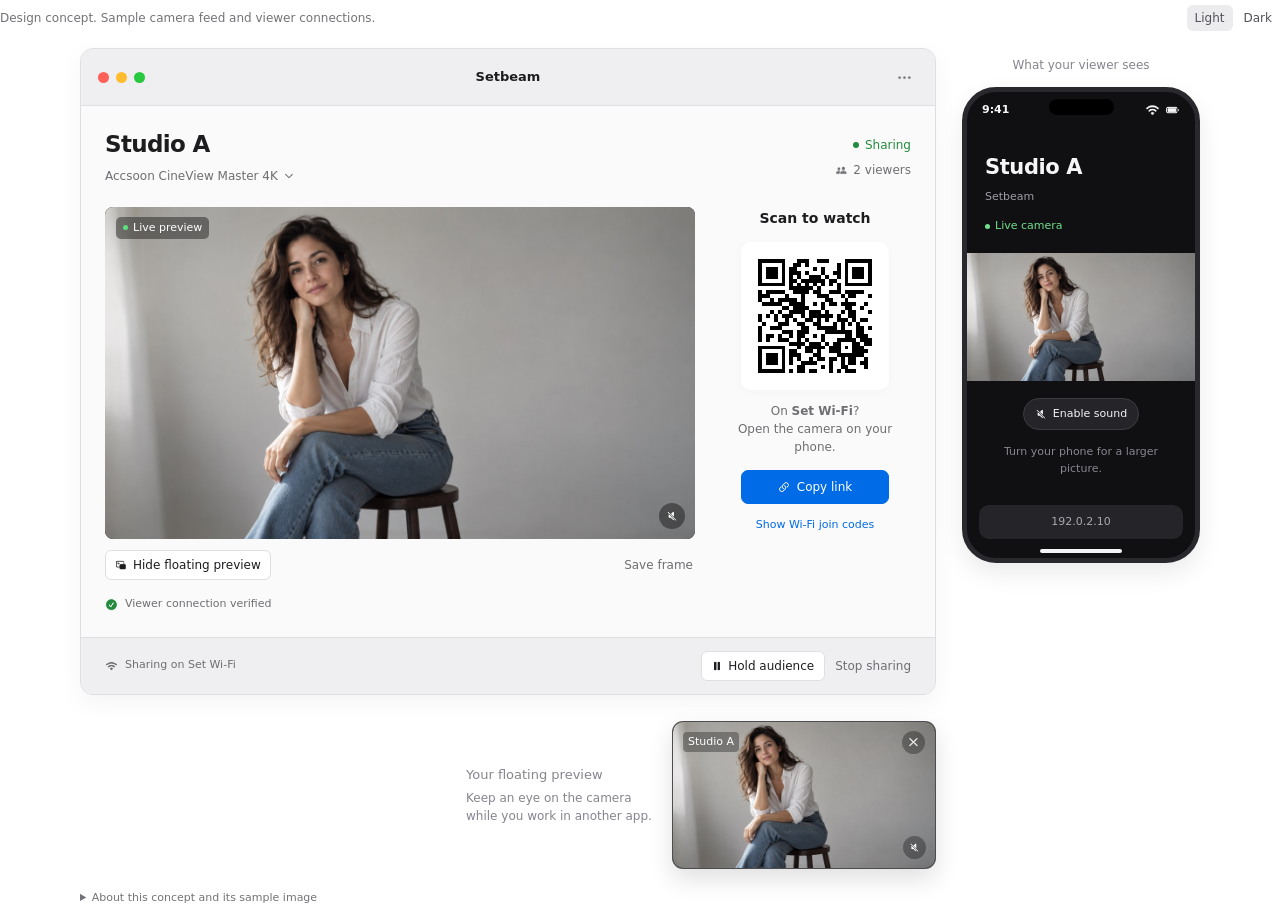
==== design/mockup.html @ 8fac9948 "Document Setbeam scope, execution plan, and hardware evidence gates" ====
<!doctype html>
<html lang="en"><head><meta charset="utf-8"><meta name="viewport" content="width=device-width,initial-scale=1"><title>Setbeam — Mac and viewer concept</title>
<style>
html,body{margin:0;background:transparent}*{box-sizing:border-box}button,select{font:inherit}button{cursor:default}button:focus-visible,select:focus-visible,summary:focus-visible{outline:3px solid #0a84ff;outline-offset:3px}[hidden]{display:none!important}
.context{display:flex;justify-content:space-between;align-items:center;gap:12px;flex-wrap:wrap;color:var(--muted-foreground,#737378);font:12px/1.5 system-ui,sans-serif;margin:5px 0 17px}.appearance{display:flex;gap:3px}.appearance button{border:0;border-radius:6px;padding:4px 8px;color:var(--foreground,#52525a);background:transparent}.appearance button[aria-pressed=true]{background:var(--secondary,#ececef)}
#transmission-concept{--t-bg:light-dark(#fafafa,#242426);--t-toolbar:light-dark(#efeff1,#2d2d30);--t-field:light-dark(#fff,#343437);--t-ink:light-dark(#1d1d1f,#f5f5f7);--t-muted:light-dark(#6e6e73,#b2b2ba);--t-line:light-dark(#dedee3,#424246);--t-blue:light-dark(#006be6,#0a84ff);--t-blue-wash:light-dark(#eaf3ff,#25384e);--t-green:light-dark(#248a3d,#30d158);--t-amber:light-dark(#986000,#ffd166);--t-amber-wash:light-dark(#fff4dc,#473c28);--t-scene:url('[data-uri]');font:13px/1.5 -apple-system,BlinkMacSystemFont,system-ui,sans-serif;color:var(--t-ink);color-scheme:light dark}
.composition{display:grid;grid-template-columns:minmax(0,1fr) 238px;grid-template-areas:'mac phone' 'pip phone';gap:26px;align-items:start;max-width:1120px;margin:auto}
.mac{grid-area:mac;background:var(--t-bg);border:1px solid var(--t-line);border-radius:13px;overflow:hidden;box-shadow:0 8px 24px #0000000c;position:relative}
.toolbar{display:grid;grid-template-columns:76px 1fr 76px;align-items:center;padding:15px 17px;background:var(--t-toolbar);border-bottom:1px solid var(--t-line)}.traffic{display:flex;gap:7px}.traffic i{width:11px;height:11px;border-radius:50%;background:#ff6058}.traffic i:nth-child(2){background:#febc2e}.traffic i:nth-child(3){background:#28c840}.toolbar-title{text-align:center;font-size:13px;font-weight:600}.toolbar .icon-button{justify-self:end}
.icon{display:inline-block;flex:none;width:15px;height:15px;background:currentColor;mask:var(--icon-url) center/contain no-repeat}.icon-button{display:inline-flex;align-items:center;justify-content:center;width:28px;height:26px;padding:5px;border:0;border-radius:6px;background:transparent;color:var(--t-muted)}
.content{padding:24px}.session{display:flex;justify-content:space-between;align-items:center;gap:15px;margin-bottom:22px}.session h1{font-size:23px;font-weight:600;line-height:1.25;letter-spacing:-.65px;margin:0 0 7px}.source{display:inline-flex;align-items:center;gap:6px;font-size:12px;color:var(--t-muted);border:0;background:transparent;padding:0;text-align:left}.source .icon{width:10px;height:10px}.session-meta{display:flex;flex-direction:column;align-items:flex-end;gap:7px}.live-status{display:inline-flex;gap:6px;align-items:center;color:var(--t-green);font-size:12px;font-weight:500}.dot{height:6px;width:6px;border-radius:50%;background:currentColor}.viewers{display:inline-flex;gap:5px;align-items:center;font-size:12px;color:var(--t-muted);border:0;background:transparent;padding:0;white-space:nowrap}.viewers .icon{width:13px;height:13px}
.main-grid{display:grid;grid-template-columns:minmax(0,1fr) 192px;gap:24px;align-items:start}.preview-frame{position:relative;aspect-ratio:16/9;overflow:hidden;border-radius:8px;background:#242426}.scene{background-image:var(--t-scene);background-size:cover;background-position:43% 45%;position:absolute;inset:0}.preview-badge{position:absolute;left:11px;top:10px;padding:3px 7px;border-radius:5px;background:#00000065;color:#fff;font-size:11px;display:flex;align-items:center;gap:5px;backdrop-filter:blur(8px)}.preview-badge .dot{background:#5bdf7b;width:5px;height:5px}.frame-mute{position:absolute;right:10px;bottom:10px;background:#00000065;color:#fff;width:26px;height:26px;border:0;border-radius:50%;display:grid;place-items:center;backdrop-filter:blur(8px)}.frame-mute .icon{width:12px;height:12px}.offline-overlay{position:absolute;inset:0;display:grid;place-items:center;text-align:center;color:#fff;background:#00000090;padding:20px;font-size:13px}.offline-overlay strong{font-weight:500;display:block;margin-bottom:5px}.offline-overlay span{font-size:12px;color:#d5d5d8}
.preview-actions{display:flex;align-items:center;justify-content:space-between;gap:8px;margin-top:11px}.small-button{display:inline-flex;align-items:center;gap:6px;background:var(--t-field);border:1px solid var(--t-line);border-radius:6px;color:var(--t-ink);font-size:12px;padding:5px 9px;white-space:nowrap}.small-button .icon{width:12px;height:12px}.preview-actions .quiet{padding:5px 2px;font-size:12px}.quiet{background:transparent;border:0;color:var(--t-muted)}
.connection{margin-top:16px;display:flex;align-items:center;gap:7px;color:var(--t-muted);font-size:11px}.connection .icon{width:13px;height:13px;color:var(--t-green)}.connection button{font-size:11px;color:var(--t-muted);text-decoration:none;padding:0;border:0;background:none;text-align:left}
.share-panel{text-align:center;padding-top:1px}.share-panel h2{font-size:14px;font-weight:600;margin:0 0 13px}.qr{display:block;width:148px;height:148px;margin:0 auto;padding:13px;background:#fff;border-radius:10px;image-rendering:pixelated;box-shadow:0 2px 10px #00000007}.share-panel p{font-size:12px;color:var(--t-muted);margin:12px 0 14px;line-height:1.5}.primary{display:inline-flex;align-items:center;justify-content:center;gap:7px;background:var(--t-blue);border:1px solid var(--t-blue);color:#fff;padding:7px 16px;border-radius:7px;font-size:12px;font-weight:500;min-height:32px}.share-panel .primary{width:148px}.primary .icon{width:12px;height:12px}.join-link{display:block;margin:9px auto 0;color:var(--t-blue);border:0;background:transparent;font-size:11px;padding:4px}
.bottom-bar{border-top:1px solid var(--t-line);padding:13px 24px;display:flex;align-items:center;justify-content:space-between;gap:14px;background:var(--t-toolbar)}.network{display:flex;align-items:center;gap:7px;color:var(--t-muted);font-size:11px;min-width:0}.network .icon{width:13px;height:13px}.audience-controls{display:flex;gap:10px;align-items:center}.hold-button{display:inline-flex;align-items:center;gap:6px;background:var(--t-field);color:var(--t-ink);border:1px solid var(--t-line);padding:5px 10px;border-radius:6px;font-size:12px;white-space:nowrap}.hold-button .icon{width:10px;height:10px}.stop{font-size:12px;white-space:nowrap;padding:5px 0}.hold-note{margin-top:11px;padding:9px 11px;border-radius:7px;color:var(--t-amber);background:var(--t-amber-wash);font-size:12px}.is-hold .live-status{color:var(--t-amber)}.is-hold .hold-button{color:var(--t-blue)}.is-offline .live-status{color:var(--t-amber)}.is-offline .connection .icon{color:var(--t-amber)}
.pip-area{grid-area:pip;display:flex;justify-content:flex-end;align-items:center;gap:16px}.pip-description{color:var(--t-muted);font-size:12px;max-width:190px}.pip-description strong{display:block;font-size:13px;font-weight:500;color:var(--t-ink);margin-bottom:5px}.pip{position:relative;width:264px;aspect-ratio:16/9;flex:none;border:1px solid #ffffff30;border-radius:11px;overflow:hidden;background:#242426;box-shadow:0 10px 25px #00000020}.pip .scene{background-position:43% 45%}.pip-top{position:absolute;left:10px;right:10px;top:9px;display:flex;justify-content:space-between;align-items:center;color:#fff}.pip-name{font-size:11px;background:#00000050;border-radius:4px;padding:2px 5px;backdrop-filter:blur(8px)}.pip-controls{display:flex;gap:4px}.pip button{border:0;background:#00000050;color:#fff;border-radius:50%;height:23px;width:23px;padding:5px;display:grid;place-items:center}.pip button .icon{height:11px;width:11px}.pip-bottom{position:absolute;right:9px;bottom:9px}.pip-offline{position:absolute;inset:0;display:grid;place-items:center;color:#fff;background:#00000080;font-size:13px}
.phone-area{grid-area:phone;display:flex;flex-direction:column;align-items:center;gap:13px;padding-top:8px}.device-label{font-size:12px;color:var(--t-muted);margin:0}.phone{width:238px;height:476px;border:5px solid #29292d;border-radius:34px;background:#101012;color:#f5f5f7;overflow:hidden;position:relative;box-shadow:0 10px 25px #00000015;font:12px/1.5 -apple-system,system-ui,sans-serif}.phone-status{height:36px;display:flex;justify-content:space-between;align-items:center;padding:0 15px;font-size:11px;font-weight:600}.phone-status .notch{position:absolute;left:82px;top:7px;width:65px;height:16px;border-radius:12px;background:#000}.phone-status .system{display:flex;align-items:center;gap:5px}.phone-status .icon{height:12px;width:15px}.phone-header{padding:24px 18px 18px}.phone-header h2{margin:0 0 5px;font-weight:600;letter-spacing:-.4px;font-size:21px}.phone-header p{margin:0;font-size:11px;color:#9e9ea6}.phone-live{display:inline-flex;align-items:center;gap:5px;margin-top:13px;font-size:11px;color:#6fe08c}.phone-live .dot{width:5px;height:5px}.phone-video{position:relative;aspect-ratio:16/9;width:100%;background:#202023}.phone .scene{background-position:43% 45%}.audience-slate{position:absolute;inset:0;background:#242426;color:#f5f5f7;display:flex;flex-direction:column;align-items:center;justify-content:center;text-align:center;padding:16px}.audience-slate .icon{width:20px;height:20px;margin-bottom:10px;color:#c8c8d0}.audience-slate strong{font-size:15px;font-weight:500}.audience-slate span{font-size:11px;color:#a8a8b0;margin-top:4px;max-width:180px}.phone-actions{padding:17px 18px;text-align:center}.sound-button{border:1px solid #3b3b42;border-radius:20px;background:#252529;color:#f5f5f7;font-size:11px;padding:7px 11px;display:inline-flex;align-items:center;gap:6px}.sound-button .icon{width:12px;height:12px}.phone-tip{font-size:11px;color:#868690;margin:14px 0 0}.safari-bar{position:absolute;left:12px;right:12px;bottom:19px;background:#252529;border-radius:10px;text-align:center;font-size:11px;padding:9px;color:#a8a8b0}.home-indicator{position:absolute;bottom:5px;width:82px;height:4px;background:#f5f5f7;border-radius:5px;left:73px}.phone-held .phone-live{color:#ffd166}
.sheet-backdrop{position:absolute;inset:0;z-index:5;background:#00000028;display:grid;place-items:center;padding:20px;backdrop-filter:blur(7px)}.sheet{position:relative;background:var(--t-bg);border:1px solid var(--t-line);border-radius:13px;padding:25px;width:min(100%,440px);box-shadow:0 18px 50px #00000025}.sheet h2{font-size:19px;font-weight:600;letter-spacing:-.35px;margin:0 0 6px}.sheet p{font-size:12px;color:var(--t-muted);margin:0 0 18px}.sheet-close{position:absolute;right:12px;top:12px}.sheet-close .icon{width:12px;height:12px}.join-codes{display:grid;grid-template-columns:1fr 1fr;gap:18px;margin:22px 0}.join-codes .qr{width:138px;height:138px}.join-codes h3{font-weight:500;font-size:13px;margin:0 0 11px}.join-codes p{margin:10px 0 0;text-align:center;font-size:11px}.sheet .done{display:flex;justify-content:flex-end}.check-list{display:grid;gap:13px;margin:23px 0}.check-row{display:flex;gap:9px;align-items:flex-start;font-size:13px}.check-row .icon{color:var(--t-green);margin-top:2px}.check-row small{display:block;color:var(--t-muted);font-size:11px;margin-top:2px}.source-options{display:grid;gap:8px;margin:20px 0}.source-options button{background:var(--t-field);border:1px solid var(--t-line);border-radius:7px;text-align:left;color:var(--t-ink);padding:10px 12px;font-size:12px}.source-options button[aria-pressed=true]{border-color:var(--t-blue);background:var(--t-blue-wash)}
.toast{position:absolute;left:50%;transform:translateX(-50%);bottom:65px;background:var(--t-ink);color:var(--t-bg);border-radius:8px;font-size:12px;padding:9px 15px;z-index:8;box-shadow:0 4px 15px #00000015;white-space:nowrap}.asset-notes{font:11px/1.6 system-ui,sans-serif;color:var(--muted-foreground,#737378);margin:20px auto 0;max-width:1120px}.asset-notes summary{width:fit-content}.asset-notes pre{white-space:pre-wrap;max-width:80ch;font:inherit}
@media(max-width:980px){.composition{grid-template-columns:minmax(0,1fr) 238px;grid-template-areas:'mac mac' 'pip phone';gap:24px}.pip-area{align-items:flex-start;flex-direction:column;justify-content:flex-start}.phone-area{padding-top:0}.pip-description{max-width:260px}.phone{height:476px}.main-grid{grid-template-columns:minmax(0,1fr) 192px}}
@media(max-width:590px){.composition{grid-template-columns:1fr;grid-template-areas:'mac' 'pip' 'phone';gap:25px}.content{padding:20px 16px}.main-grid{grid-template-columns:1fr;gap:22px}.share-panel{border-top:1px solid var(--t-line);padding-top:21px}.share-panel h2{margin-bottom:13px}.session{align-items:flex-start;gap:10px;margin-bottom:19px}.session h1{font-size:22px}.source{max-width:210px;font-size:11px;line-height:1.5}.source span{min-width:0}.session-meta{padding-top:3px}.preview-frame{aspect-ratio:16/9}.bottom-bar{padding:13px 16px;flex-wrap:wrap;gap:12px}.audience-controls{margin-left:auto}.toolbar{padding:15px 13px;grid-template-columns:60px 1fr 60px}.toolbar-title{font-size:12px}.pip-area{align-items:center;text-align:center}.pip-description{max-width:280px}.phone-area{margin:auto}.phone{height:476px}.sheet-backdrop{padding:12px}.sheet{padding:20px 16px}.join-codes{gap:10px}.join-codes .qr{width:118px;height:118px}.primary{min-height:40px}.small-button{min-height:35px}.hold-button{min-height:35px}.stop{min-height:35px}.context{margin-bottom:14px}.sheet h2{font-size:18px}}
@media(prefers-reduced-motion:no-preference){button{transition:background-color .14s,color .14s,border-color .14s}.audience-slate{transition:opacity .15s}}

.pip-description,.device-label{color:var(--muted-foreground,#85858e)}.pip-description strong{color:var(--foreground,#85858e)}
.hold-note{position:absolute;left:10px;bottom:10px;max-width:calc(100% - 56px);margin:0;padding:5px 8px;font-size:11px;line-height:1.45;z-index:1}
</style></head><body>
<div class="context"><span>Design concept. Sample camera feed and viewer connections.</span><div class="appearance" role="group" aria-label="Mockup appearance"><button type="button" data-appearance="light" aria-pressed="true">Light</button><button type="button" data-appearance="dark" aria-pressed="false">Dark</button></div></div>
<main id="transmission-concept" aria-label="Setbeam app concept"><div class="composition">
<section class="mac" aria-label="Mac app window">
 <header class="toolbar"><div class="traffic" aria-hidden="true"><i></i><i></i><i></i></div><div class="toolbar-title">Setbeam</div><button class="icon-button" type="button" data-open="source-sheet" aria-label="Camera and connection settings"><i class="icon" data-icon="ellipsis" aria-hidden="true"></i></button></header>
 <div class="content">
  <div class="session"><div><h1>Studio A</h1><button class="source" type="button" data-open="source-sheet"><span id="source-name">Accsoon CineView Master 4K</span><i class="icon" data-icon="chevron.down" aria-hidden="true"></i></button></div><div class="session-meta"><span class="live-status"><span class="dot" aria-hidden="true"></span><span id="sharing-state" aria-live="polite">Sharing</span></span><button class="viewers" type="button" data-open="check-sheet"><i class="icon" data-icon="person.2.fill" aria-hidden="true"></i><span id="viewer-count">2 viewers</span></button></div></div>
  <div class="main-grid">
   <div><div class="preview-frame"><div class="scene" role="img" aria-label="Generated sample studio portrait used as the local camera picture"></div><div class="preview-badge"><span class="dot" aria-hidden="true"></span><span id="preview-label">Live preview</span></div><div class="hold-note" id="hold-note" hidden>Audience on hold. Your preview stays live.</div><button class="frame-mute" id="preview-mute" type="button" aria-label="Unmute local preview" aria-pressed="true"><i class="icon" data-icon="speaker.slash.fill" aria-hidden="true"></i></button><div class="offline-overlay" id="offline-overlay" hidden><div><strong>Reconnecting to your camera</strong><span>Last picture shown</span></div></div></div>
   <div class="preview-actions"><button class="small-button" id="pip-toggle" type="button" aria-pressed="true"><i class="icon" data-icon="pip.enter" aria-hidden="true"></i><span>Hide floating preview</span></button><button class="quiet" id="save-frame" type="button">Save frame</button></div>
   <div class="connection"><i class="icon" data-icon="checkmark.circle.fill" aria-hidden="true"></i><button type="button" data-open="check-sheet" id="connection-label">Viewer connection verified</button></div>
   </div>
   <div class="share-panel"><h2>Scan to watch</h2><img class="qr" src="[data-uri]" alt="Example QR code for Studio A at a documentation-only address"><p>On <strong>Set Wi-Fi</strong>?<br>Open the camera on your phone.</p><button class="primary" id="copy-link" type="button"><i class="icon" data-icon="link" aria-hidden="true"></i><span>Copy link</span></button><button class="join-link" type="button" data-open="join-sheet">Show Wi-Fi join codes</button></div>
  </div>
 </div>
 <footer class="bottom-bar"><div class="network"><i class="icon" data-icon="wifi" aria-hidden="true"></i><span>Sharing on Set Wi-Fi</span></div><div class="audience-controls"><button class="hold-button" id="hold" type="button" aria-pressed="false"><i class="icon" data-icon="pause.fill" aria-hidden="true"></i><span>Hold audience</span></button><button class="quiet stop" id="stop" type="button">Stop sharing</button></div></footer>
 <div class="sheet-backdrop" id="join-sheet" hidden><section class="sheet" role="dialog" aria-modal="true" aria-labelledby="join-title"><button class="icon-button sheet-close" type="button" data-close aria-label="Close join codes"><i class="icon" data-icon="xmark" aria-hidden="true"></i></button><h2 id="join-title">Join the camera feed</h2><p>Two quick steps for a new viewer.</p><div class="join-codes"><div><h3>1. Join Wi-Fi</h3><img class="qr" src="[data-uri]" alt="Example Wi-Fi QR code for Set Wi-Fi"><p>Set Wi-Fi</p></div><div><h3>2. Watch Studio A</h3><img class="qr" src="[data-uri]" alt="Example viewing link QR code"><p>No app needed</p></div></div><div class="done"><button class="primary" type="button" data-close>Done</button></div></section></div>
 <div class="sheet-backdrop" id="check-sheet" hidden><section class="sheet" role="dialog" aria-modal="true" aria-labelledby="check-title"><button class="icon-button sheet-close" type="button" data-close aria-label="Close viewer status"><i class="icon" data-icon="xmark" aria-hidden="true"></i></button><h2 id="check-title">Viewers are connected</h2><p id="check-description">The feed is reaching your viewers.</p><div class="check-list"><div class="check-row"><i class="icon" data-icon="checkmark.circle.fill" aria-hidden="true"></i><div>Camera received<small>Picture and audio available on this Mac</small></div></div><div class="check-row"><i class="icon" data-icon="checkmark.circle.fill" aria-hidden="true"></i><div>iPhone<small>Video playback confirmed</small></div></div><div class="check-row"><i class="icon" data-icon="checkmark.circle.fill" aria-hidden="true"></i><div>iPad<small>Video playback confirmed</small></div></div></div><button class="small-button" id="simulate-loss" type="button"><i class="icon" data-icon="wifi.slash" aria-hidden="true"></i>Preview a lost connection</button><div class="done"><button class="primary" type="button" data-close>Done</button></div></section></div>
 <div class="sheet-backdrop" id="source-sheet" hidden><section class="sheet" role="dialog" aria-modal="true" aria-labelledby="source-title"><button class="icon-button sheet-close" type="button" data-close aria-label="Close camera selection"><i class="icon" data-icon="xmark" aria-hidden="true"></i></button><h2 id="source-title">Your camera systems</h2><p>Proposed profiles for your hardware. Connection methods still need testing.</p><div class="source-options"><button type="button" data-source="Accsoon CineView Master 4K" aria-pressed="true">Accsoon CineView Master 4K</button><button type="button" data-source="Hollyland Mars 300 Pro" aria-pressed="false">Hollyland Mars 300 Pro</button><button type="button" data-source="Hollyland Mars 300" aria-pressed="false">Hollyland Mars 300</button></div><div class="done"><button class="primary" type="button" data-close>Done</button></div></section></div>
 <div class="toast" id="toast" hidden role="status"></div>
</section>
<section class="pip-area" aria-label="Floating local camera monitor"><div class="pip-description"><strong>Your floating preview</strong>Keep an eye on the camera while you work in another app.</div><div class="pip" id="pip"><div class="scene" role="img" aria-label="The same sample camera picture in a floating preview"></div><div class="pip-top"><span class="pip-name">Studio A</span><div class="pip-controls"><button type="button" id="pip-close" aria-label="Close floating preview"><i class="icon" data-icon="xmark" aria-hidden="true"></i></button></div></div><div class="pip-bottom"><button type="button" id="pip-mute" aria-label="Unmute local preview"><i class="icon" data-icon="speaker.slash.fill" aria-hidden="true"></i></button></div><div class="pip-offline" id="pip-offline" hidden>Camera reconnecting</div></div></section>
<section class="phone-area" aria-label="Phone browser viewer"><p class="device-label">What your viewer sees</p><div class="phone" id="phone"><div class="phone-status"><span>9:41</span><span class="notch" aria-hidden="true"></span><span class="system"><i class="icon" data-icon="wifi" aria-hidden="true"></i><i class="icon" data-icon="battery.100" aria-hidden="true"></i></span></div><header class="phone-header"><h2>Studio A</h2><p>Setbeam</p><span class="phone-live"><span class="dot" aria-hidden="true"></span><span id="phone-status">Live camera</span></span></header><div class="phone-video"><div class="scene" role="img" aria-label="The shared sample camera picture on a phone"></div><div class="audience-slate" id="audience-slate" hidden><i class="icon" data-icon="pause.fill" aria-hidden="true"></i><strong id="slate-title">Camera paused</strong><span id="slate-copy">The camera operator will resume shortly.</span></div></div><div class="phone-actions"><button class="sound-button" id="phone-sound" type="button" aria-pressed="false"><i class="icon" data-icon="speaker.slash.fill" aria-hidden="true"></i><span>Enable sound</span></button><p class="phone-tip">Turn your phone for a larger picture.</p></div><div class="safari-bar">192.0.2.10</div><div class="home-indicator" aria-hidden="true"></div></div></section>
</div></main>
<details class="asset-notes"><summary>About this concept and its sample image</summary><p>This is an interactive design mockup, not a working camera application. The portrait is fictional and was generated with the built-in image tool. QR codes use example data. Camera compatibility has not been hardware-tested.</p><p>Final sample-image prompt:</p><pre>Use case: photorealistic-natural. Asset type: sample camera frame inside a polished professional Mac app mockup, not the interface itself. Create one photorealistic wide 16:9 editorial studio portrait photograph. A fictional adult woman in her early thirties wearing a crisp white shirt, seated naturally on a simple dark wooden stool, three-quarter body framing, photographed on a quiet pale gray seamless studio backdrop. Soft large-window light from camera left, subtle warm skin tones, honest photographic skin detail, gentle shadow falloff, premium restrained commercial portrait photography. Subject a little left of center with natural negative space to the right, cinematic but realistic, 50mm photographic lens feel. No text, no logos, no watermark, no interface, no borders, no camera equipment visible. This is fictional demonstration footage, not a real person or a reference identity.</pre></details>
<script>
(()=>{
 const root=document.getElementById('transmission-concept'),get=id=>root.querySelector('#'+id),all=selector=>Array.from(root.querySelectorAll(selector));
 const icons={"wifi": "[data-uri]", "chevron.down": "[data-uri]", "person.2.fill": "[data-uri]", "link": "[data-uri]", "pip.enter": "[data-uri]", "checkmark.circle.fill": "[data-uri]", "square.and.arrow.up": "[data-uri]", "iphone": "[data-uri]", "speaker.wave.2.fill": "[data-uri]", "ellipsis": "[data-uri]", "arrow.up.left.and.arrow.down.right": "[data-uri]", "arrow.clockwise": "[data-uri]", "speaker.slash.fill": "[data-uri]", "xmark": "[data-uri]", "play.fill": "[data-uri]", "wifi.slash": "[data-uri]", "battery.100": "[data-uri]", "arrow.down.to.line": "[data-uri]", "pause.fill": "[data-uri]"};
 function applyIcons(scope=root){scope.querySelectorAll('[data-icon]').forEach(icon=>icon.style.setProperty('--icon-url',`url("${icons[icon.dataset.icon]}")`))}
 applyIcons();
 const state={sharing:true,hold:false,offline:false,previewMuted:true,phoneMuted:true,pip:true};let toastTimer,lastFocus;
 function toast(message){get('toast').textContent=message;get('toast').hidden=false;clearTimeout(toastTimer);toastTimer=setTimeout(()=>get('toast').hidden=true,2400)}
 function setAppearance(value){root.style.colorScheme=value;document.querySelectorAll('[data-appearance]').forEach(button=>button.setAttribute('aria-pressed',String(button.dataset.appearance===value)))}
 document.querySelectorAll('[data-appearance]').forEach(button=>button.addEventListener('click',()=>setAppearance(button.dataset.appearance)));setAppearance('light');
 function render(){
  root.classList.toggle('is-hold',state.hold);root.classList.toggle('is-offline',state.offline);get('phone').classList.toggle('phone-held',state.hold||state.offline||!state.sharing);
  get('sharing-state').textContent=!state.sharing?'Preview only':state.offline?'Reconnecting':state.hold?'On hold':'Sharing';get('viewer-count').textContent=state.sharing?'2 viewers':'No viewers';
  get('hold').hidden=!state.sharing;get('hold').setAttribute('aria-pressed',String(state.hold));get('hold').querySelector('span').textContent=state.hold?'Resume sharing':'Hold audience';get('hold').querySelector('i').dataset.icon=state.hold?'play.fill':'pause.fill';
  get('stop').textContent=state.sharing?'Stop sharing':'Start sharing';get('hold-note').hidden=!state.hold||!state.sharing||state.offline;
  get('audience-slate').hidden=state.sharing&&!state.hold&&!state.offline;
  get('slate-title').textContent=!state.sharing?'Sharing has ended':state.offline?'Camera reconnecting':'Camera paused';get('slate-copy').textContent=!state.sharing?'You can keep this page open.':state.offline?'Keep this page open. The feed will return here.':'The camera operator will resume shortly.';
  get('phone-status').textContent=!state.sharing?'Offline':state.offline?'Reconnecting':state.hold?'On hold':'Live camera';
  get('offline-overlay').hidden=!state.offline;get('pip-offline').hidden=!state.offline;get('preview-label').textContent=state.offline?'Last picture':'Live preview';get('connection-label').textContent=state.offline?'Camera offline. Connection help':state.hold?'2 viewers connected and waiting':state.sharing?'Viewer connection verified':'Camera connected. Ready to share';
  get('pip').hidden=!state.pip;get('pip-toggle').setAttribute('aria-pressed',String(state.pip));get('pip-toggle').querySelector('span').textContent=state.pip?'Hide floating preview':'Pop out preview';
  [get('preview-mute'),get('pip-mute')].forEach(button=>{button.setAttribute('aria-label',state.previewMuted?'Unmute local preview':'Mute local preview');button.querySelector('i').dataset.icon=state.previewMuted?'speaker.slash.fill':'speaker.wave.2.fill'});get('preview-mute').setAttribute('aria-pressed',String(state.previewMuted));
  get('phone-sound').disabled=state.hold||state.offline||!state.sharing;get('phone-sound').querySelector('span').textContent=state.hold||state.offline||!state.sharing?'Sound paused':state.phoneMuted?'Enable sound':'Mute sound';get('phone-sound').querySelector('i').dataset.icon=state.phoneMuted?'speaker.slash.fill':'speaker.wave.2.fill';get('phone-sound').setAttribute('aria-pressed',String(!state.phoneMuted));
  get('simulate-loss').textContent=state.offline?'Restore camera connection':'Preview a lost connection';applyIcons();
 }
 function closeSheets(){all('.sheet-backdrop').forEach(sheet=>sheet.hidden=true);if(lastFocus)lastFocus.focus()}
 function openSheet(id){lastFocus=document.activeElement;all('.sheet-backdrop').forEach(sheet=>sheet.hidden=sheet.id!==id);get(id).querySelector('button').focus()}
 all('[data-open]').forEach(button=>button.addEventListener('click',()=>openSheet(button.dataset.open)));all('[data-close]').forEach(button=>button.addEventListener('click',closeSheets));all('.sheet-backdrop').forEach(sheet=>sheet.addEventListener('click',event=>{if(event.target===sheet)closeSheets()}));root.addEventListener('keydown',event=>{if(event.key==='Escape')closeSheets();const sheet=all('.sheet-backdrop').find(s=>!s.hidden);if(event.key==='Tab'&&sheet){const focusable=Array.from(sheet.querySelectorAll('button,select')).filter(e=>!e.disabled);const first=focusable[0],last=focusable[focusable.length-1];if(event.shiftKey&&document.activeElement===first){event.preventDefault();last.focus()}else if(!event.shiftKey&&document.activeElement===last){event.preventDefault();first.focus()}}});
 get('hold').addEventListener('click',()=>{state.hold=!state.hold;render()});get('stop').addEventListener('click',()=>{state.sharing=!state.sharing;state.hold=false;render()});
 get('pip-toggle').addEventListener('click',()=>{state.pip=!state.pip;render()});get('pip-close').addEventListener('click',()=>{state.pip=false;render()});
 [get('preview-mute'),get('pip-mute')].forEach(button=>button.addEventListener('click',()=>{state.previewMuted=!state.previewMuted;render()}));get('phone-sound').addEventListener('click',()=>{state.phoneMuted=!state.phoneMuted;render()});
 get('simulate-loss').addEventListener('click',()=>{state.offline=!state.offline;closeSheets();render()});
 all('[data-source]').forEach(button=>button.addEventListener('click',()=>{get('source-name').textContent=button.dataset.source;all('[data-source]').forEach(b=>b.setAttribute('aria-pressed',String(b===button)));closeSheets();toast('Example camera profile selected')}));
 get('copy-link').addEventListener('click',async()=>{try{if(!navigator.clipboard)throw new Error();await navigator.clipboard.writeText('http://192.0.2.10:8889/studio-a');toast('Example link copied')}catch{toast('Example address: 192.0.2.10:8889/studio-a')}});
 get('save-frame').addEventListener('click',()=>{const anchor=document.createElement('a');anchor.href='[data-uri]';anchor.download='Studio-A-sample-frame.jpg';anchor.click();toast('Sample frame saved')});
 render();
 // Check the defining interactions without leaving the initial presentation changed.
 get('hold').click();console.assert(!get('audience-slate').hidden&&!get('pip').hidden&&get('offline-overlay').hidden,'Hold must preserve local preview');get('hold').click();
 get('pip-close').click();console.assert(get('pip').hidden,'PiP close failed');get('pip-toggle').click();
 state.offline=true;render();console.assert(!get('offline-overlay').hidden&&!get('audience-slate').hidden,'Offline state must be visible');state.offline=false;render();
 console.log('Hold, local preview, floating window, and disconnected states checked');
})();
</script></body></html>
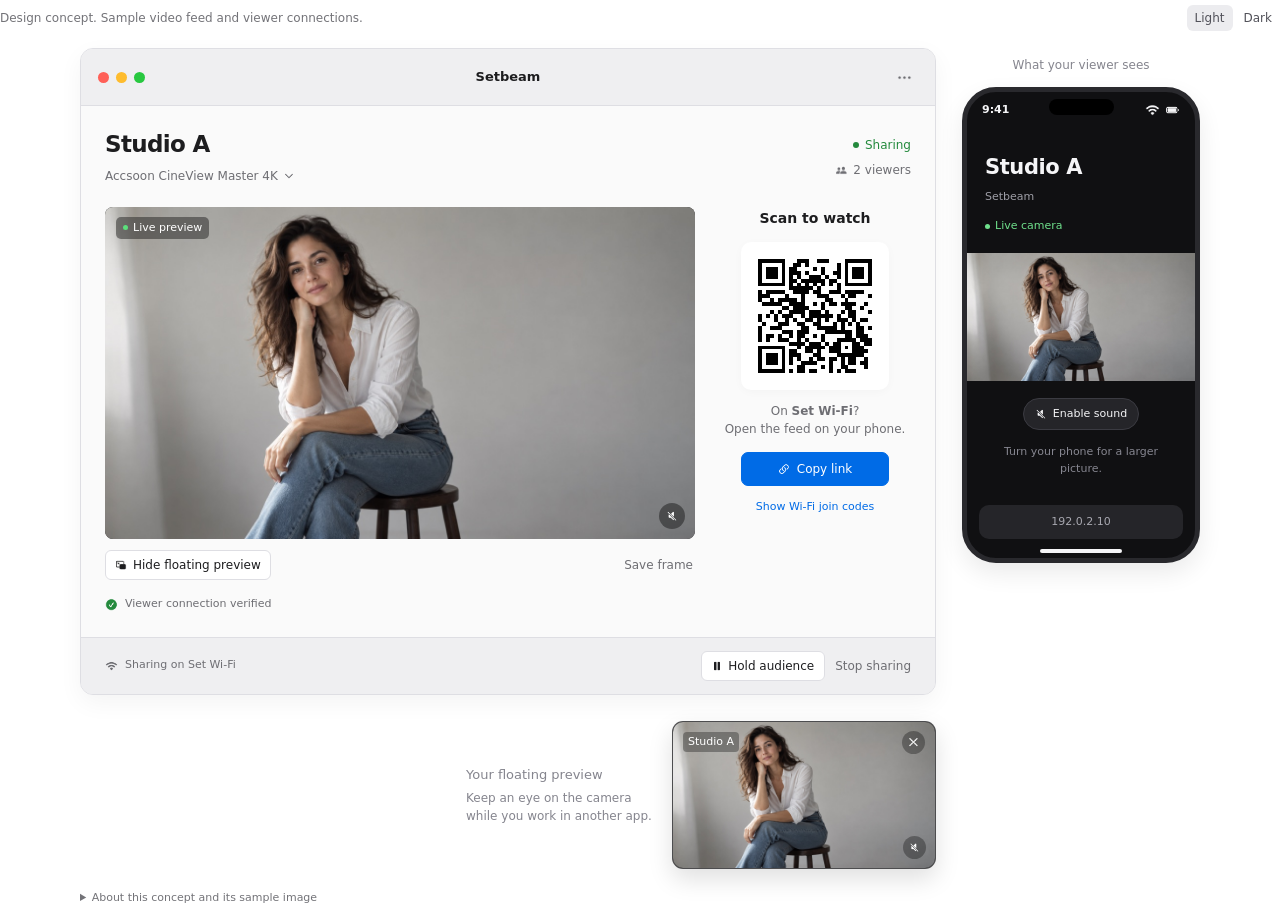
==== commit c8e91d89: "Treat computer displays and camera video as peer feed sources" ====
--- a/design/mockup.html
+++ b/design/mockup.html
@@ -25,22 +25,22 @@
 .pip-description,.device-label{color:var(--muted-foreground,#85858e)}.pip-description strong{color:var(--foreground,#85858e)}
 .hold-note{position:absolute;left:10px;bottom:10px;max-width:calc(100% - 56px);margin:0;padding:5px 8px;font-size:11px;line-height:1.45;z-index:1}
 </style></head><body>
-<div class="context"><span>Design concept. Sample camera feed and viewer connections.</span><div class="appearance" role="group" aria-label="Mockup appearance"><button type="button" data-appearance="light" aria-pressed="true">Light</button><button type="button" data-appearance="dark" aria-pressed="false">Dark</button></div></div>
+<div class="context"><span>Design concept. Sample video feed and viewer connections.</span><div class="appearance" role="group" aria-label="Mockup appearance"><button type="button" data-appearance="light" aria-pressed="true">Light</button><button type="button" data-appearance="dark" aria-pressed="false">Dark</button></div></div>
 <main id="transmission-concept" aria-label="Setbeam app concept"><div class="composition">
 <section class="mac" aria-label="Mac app window">
- <header class="toolbar"><div class="traffic" aria-hidden="true"><i></i><i></i><i></i></div><div class="toolbar-title">Setbeam</div><button class="icon-button" type="button" data-open="source-sheet" aria-label="Camera and connection settings"><i class="icon" data-icon="ellipsis" aria-hidden="true"></i></button></header>
+ <header class="toolbar"><div class="traffic" aria-hidden="true"><i></i><i></i><i></i></div><div class="toolbar-title">Setbeam</div><button class="icon-button" type="button" data-open="source-sheet" aria-label="Source and connection settings"><i class="icon" data-icon="ellipsis" aria-hidden="true"></i></button></header>
  <div class="content">
   <div class="session"><div><h1>Studio A</h1><button class="source" type="button" data-open="source-sheet"><span id="source-name">Accsoon CineView Master 4K</span><i class="icon" data-icon="chevron.down" aria-hidden="true"></i></button></div><div class="session-meta"><span class="live-status"><span class="dot" aria-hidden="true"></span><span id="sharing-state" aria-live="polite">Sharing</span></span><button class="viewers" type="button" data-open="check-sheet"><i class="icon" data-icon="person.2.fill" aria-hidden="true"></i><span id="viewer-count">2 viewers</span></button></div></div>
   <div class="main-grid">
-   <div><div class="preview-frame"><div class="scene" role="img" aria-label="Generated sample studio portrait used as the local camera picture"></div><div class="preview-badge"><span class="dot" aria-hidden="true"></span><span id="preview-label">Live preview</span></div><div class="hold-note" id="hold-note" hidden>Audience on hold. Your preview stays live.</div><button class="frame-mute" id="preview-mute" type="button" aria-label="Unmute local preview" aria-pressed="true"><i class="icon" data-icon="speaker.slash.fill" aria-hidden="true"></i></button><div class="offline-overlay" id="offline-overlay" hidden><div><strong>Reconnecting to your camera</strong><span>Last picture shown</span></div></div></div>
+   <div><div class="preview-frame"><div class="scene" role="img" aria-label="Generated sample studio portrait used as the local preview picture"></div><div class="preview-badge"><span class="dot" aria-hidden="true"></span><span id="preview-label">Live preview</span></div><div class="hold-note" id="hold-note" hidden>Audience on hold. Your preview stays live.</div><button class="frame-mute" id="preview-mute" type="button" aria-label="Unmute local preview" aria-pressed="true"><i class="icon" data-icon="speaker.slash.fill" aria-hidden="true"></i></button><div class="offline-overlay" id="offline-overlay" hidden><div><strong>Reconnecting to your source</strong><span>Last picture shown</span></div></div></div>
    <div class="preview-actions"><button class="small-button" id="pip-toggle" type="button" aria-pressed="true"><i class="icon" data-icon="pip.enter" aria-hidden="true"></i><span>Hide floating preview</span></button><button class="quiet" id="save-frame" type="button">Save frame</button></div>
    <div class="connection"><i class="icon" data-icon="checkmark.circle.fill" aria-hidden="true"></i><button type="button" data-open="check-sheet" id="connection-label">Viewer connection verified</button></div>
    </div>
-   <div class="share-panel"><h2>Scan to watch</h2><img class="qr" src="[data-uri]" alt="Example QR code for Studio A at a documentation-only address"><p>On <strong>Set Wi-Fi</strong>?<br>Open the camera on your phone.</p><button class="primary" id="copy-link" type="button"><i class="icon" data-icon="link" aria-hidden="true"></i><span>Copy link</span></button><button class="join-link" type="button" data-open="join-sheet">Show Wi-Fi join codes</button></div>
+   <div class="share-panel"><h2>Scan to watch</h2><img class="qr" src="[data-uri]" alt="Example QR code for Studio A at a documentation-only address"><p>On <strong>Set Wi-Fi</strong>?<br>Open the feed on your phone.</p><button class="primary" id="copy-link" type="button"><i class="icon" data-icon="link" aria-hidden="true"></i><span>Copy link</span></button><button class="join-link" type="button" data-open="join-sheet">Show Wi-Fi join codes</button></div>
   </div>
  </div>
  <footer class="bottom-bar"><div class="network"><i class="icon" data-icon="wifi" aria-hidden="true"></i><span>Sharing on Set Wi-Fi</span></div><div class="audience-controls"><button class="hold-button" id="hold" type="button" aria-pressed="false"><i class="icon" data-icon="pause.fill" aria-hidden="true"></i><span>Hold audience</span></button><button class="quiet stop" id="stop" type="button">Stop sharing</button></div></footer>
- <div class="sheet-backdrop" id="join-sheet" hidden><section class="sheet" role="dialog" aria-modal="true" aria-labelledby="join-title"><button class="icon-button sheet-close" type="button" data-close aria-label="Close join codes"><i class="icon" data-icon="xmark" aria-hidden="true"></i></button><h2 id="join-title">Join the camera feed</h2><p>Two quick steps for a new viewer.</p><div class="join-codes"><div><h3>1. Join Wi-Fi</h3><img class="qr" src="[data-uri]" alt="Example Wi-Fi QR code for Set Wi-Fi"><p>Set Wi-Fi</p></div><div><h3>2. Watch Studio A</h3><img class="qr" src="[data-uri]" alt="Example viewing link QR code"><p>No app needed</p></div></div><div class="done"><button class="primary" type="button" data-close>Done</button></div></section></div>
+ <div class="sheet-backdrop" id="join-sheet" hidden><section class="sheet" role="dialog" aria-modal="true" aria-labelledby="join-title"><button class="icon-button sheet-close" type="button" data-close aria-label="Close join codes"><i class="icon" data-icon="xmark" aria-hidden="true"></i></button><h2 id="join-title">Join the feed</h2><p>Two quick steps for a new viewer.</p><div class="join-codes"><div><h3>1. Join Wi-Fi</h3><img class="qr" src="[data-uri]" alt="Example Wi-Fi QR code for Set Wi-Fi"><p>Set Wi-Fi</p></div><div><h3>2. Watch Studio A</h3><img class="qr" src="[data-uri]" alt="Example viewing link QR code"><p>No app needed</p></div></div><div class="done"><button class="primary" type="button" data-close>Done</button></div></section></div>
  <div class="sheet-backdrop" id="check-sheet" hidden><section class="sheet" role="dialog" aria-modal="true" aria-labelledby="check-title"><button class="icon-button sheet-close" type="button" data-close aria-label="Close viewer status"><i class="icon" data-icon="xmark" aria-hidden="true"></i></button><h2 id="check-title">Viewers are connected</h2><p id="check-description">The feed is reaching your viewers.</p><div class="check-list"><div class="check-row"><i class="icon" data-icon="checkmark.circle.fill" aria-hidden="true"></i><div>Camera received<small>Picture and audio available on this Mac</small></div></div><div class="check-row"><i class="icon" data-icon="checkmark.circle.fill" aria-hidden="true"></i><div>iPhone<small>Video playback confirmed</small></div></div><div class="check-row"><i class="icon" data-icon="checkmark.circle.fill" aria-hidden="true"></i><div>iPad<small>Video playback confirmed</small></div></div></div><button class="small-button" id="simulate-loss" type="button"><i class="icon" data-icon="wifi.slash" aria-hidden="true"></i>Preview a lost connection</button><div class="done"><button class="primary" type="button" data-close>Done</button></div></section></div>
  <div class="sheet-backdrop" id="source-sheet" hidden><section class="sheet" role="dialog" aria-modal="true" aria-labelledby="source-title"><button class="icon-button sheet-close" type="button" data-close aria-label="Close camera selection"><i class="icon" data-icon="xmark" aria-hidden="true"></i></button><h2 id="source-title">Your camera systems</h2><p>Proposed profiles for your hardware. Connection methods still need testing.</p><div class="source-options"><button type="button" data-source="Accsoon CineView Master 4K" aria-pressed="true">Accsoon CineView Master 4K</button><button type="button" data-source="Hollyland Mars 300 Pro" aria-pressed="false">Hollyland Mars 300 Pro</button><button type="button" data-source="Hollyland Mars 300" aria-pressed="false">Hollyland Mars 300</button></div><div class="done"><button class="primary" type="button" data-close>Done</button></div></section></div>
  <div class="toast" id="toast" hidden role="status"></div>
